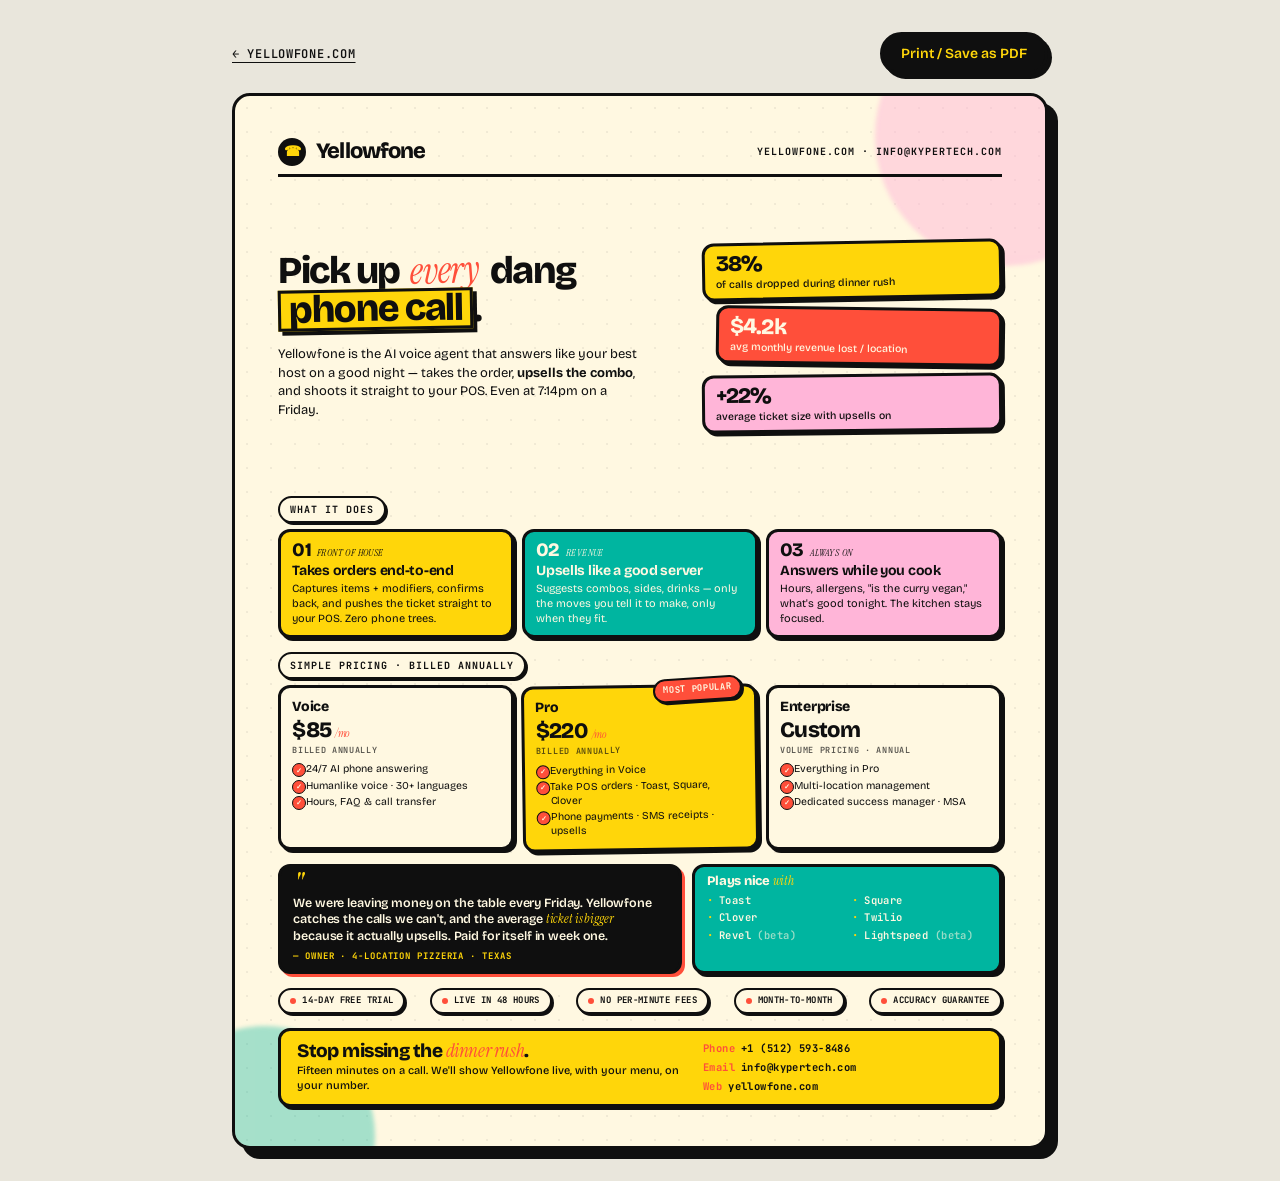
==== brochure.html @ 90cf2514 "Add one-page printable sales brochure A self-contained, on-brand single-page brochure for in-person " ====
<!DOCTYPE html>
<html lang="en">
<head>
<meta charset="UTF-8">
<meta name="viewport" content="width=device-width, initial-scale=1.0">
<title>Yellowfone — One-page sales brief</title>
<meta name="description" content="One-page Yellowfone sales brochure for in-person conversations.">
<link rel="stylesheet" href="css/styles.css">
<style>
  /* =========================================================
     BROCHURE — single-page, print-optimized layout
     Reuses tokens/components from styles.css; only adds the
     page frame and dense composition needed to fit Letter.
     ========================================================= */

  /* Screen: show a "paper" centered on a neutral background */
  body.brochure {
    background: #e9e6dc;
    padding: 32px 16px;
  }
  body.brochure::before { display: none; } /* hide global dot pattern under the page */

  .sheet {
    width: 8.5in;
    height: 11in;
    margin: 0 auto;
    background: var(--cream);
    border: 3px solid var(--ink);
    border-radius: 18px;
    box-shadow: var(--shadow-lg);
    padding: 0.4in 0.45in;
    position: relative;
    overflow: hidden;
    display: flex;
    flex-direction: column;
    justify-content: center;          /* center sections vertically — whitespace splits top+bottom */
    gap: 14px;
    background-image: radial-gradient(circle, rgba(15,15,15,0.06) 1px, transparent 1px);
    background-size: 24px 24px;
    background-color: var(--cream);
  }
  .sheet > * { flex: 0 0 auto; }
  /* Wrapper to keep section tag + grid glued together */
  .br-block { display: block; }
  .sheet .blob {
    position: absolute;
    border-radius: 50%;
    pointer-events: none;
    z-index: 0;
  }
  .sheet .blob-tr { width: 260px; height: 260px; background: var(--pink); top: -90px; right: -90px; opacity: 0.5; filter: blur(2px); }
  .sheet .blob-bl { width: 220px; height: 220px; background: var(--teal); bottom: -100px; left: -80px; opacity: 0.35; filter: blur(2px); }

  .sheet > * { position: relative; z-index: 1; }

  /* Print/save bar — screen only */
  .print-bar {
    max-width: 8.5in;
    margin: 0 auto 18px;
    display: flex;
    justify-content: space-between;
    align-items: center;
    gap: 12px;
    font-family: var(--mono);
    font-size: 12px;
    font-weight: 600;
    letter-spacing: 0.06em;
    text-transform: uppercase;
  }
  .print-bar a { text-decoration: underline; text-underline-offset: 4px; }
  .print-bar .btn { padding: 10px 18px; font-size: 14px; }

  /* Header */
  .br-head {
    display: flex;
    align-items: center;
    justify-content: space-between;
    gap: 20px;
    border-bottom: 3px solid var(--ink);
    padding-bottom: 6px;
    margin-bottom: 0;
    flex-shrink: 0;
  }
  .br-brand {
    display: flex;
    align-items: center;
    gap: 10px;
    font-family: var(--display);
    font-size: 22px;
    font-weight: 800;
    letter-spacing: -0.04em;
  }
  .br-brand .brand-mark {
    width: 28px; height: 28px;
    background: var(--ink);
    border-radius: 50%;
    color: var(--yellow);
    display: inline-grid;
    place-items: center;
    font-size: 14px;
  }
  .br-head .meta {
    font-family: var(--mono);
    font-size: 10px;
    font-weight: 700;
    letter-spacing: 0.1em;
    text-transform: uppercase;
    text-align: right;
    line-height: 1.4;
  }
  .br-head .meta .tag {
    display: inline-block;
    background: var(--coral);
    color: var(--cream);
    border: 2px solid var(--ink);
    padding: 4px 10px;
    border-radius: 100px;
    margin-bottom: 6px;
    box-shadow: 2px 2px 0 var(--ink);
  }

  /* Hero */
  .br-hero {
    padding: 50px 0;
    display: grid;
    grid-template-columns: 1.35fr 1fr;
    gap: 18px;
    align-items: center;
    margin-bottom: 0;
    flex-shrink: 0;
  }
  .br-hero h1 {
    font-family: var(--display);
    font-weight: 800;
    line-height: 0.92;
    letter-spacing: -0.04em;
    font-size: 38px;
    margin-bottom: 6px;
  }
  .br-hero h1 em {
    font-family: var(--serif);
    font-style: italic;
    font-weight: 400;
    color: var(--coral);
    display: inline-block;
    transform: rotate(-2deg);
    padding: 0 4px;
  }
  .br-hero h1 .underlined {
    background: var(--yellow);
    padding: 0 8px;
    border: 3px solid var(--ink);
    box-shadow: 4px 4px 0 var(--ink);
    display: inline-block;
    transform: rotate(-1deg);
  }
  .br-hero .lede {
    font-family: var(--display);
    font-size: 13px;
    line-height: 1.45;
    max-width: 46ch;
  }
  .br-hero .lede strong { font-weight: 700; }

  /* Stat cluster on the right */
  .br-stats {
    display: flex;
    flex-direction: column;
    gap: 8px;
  }
  .br-stat {
    background: var(--cream);
    border: 3px solid var(--ink);
    border-radius: 12px;
    padding: 7px 11px;
    box-shadow: 3px 3px 0 var(--ink);
  }
  .br-stat:nth-child(1) { background: var(--yellow); transform: rotate(-1deg); }
  .br-stat:nth-child(2) { background: var(--coral); color: var(--cream); transform: rotate(0.8deg); margin-left: 14px; }
  .br-stat:nth-child(3) { background: var(--pink); transform: rotate(-0.6deg); }
  .br-stat .num {
    font-family: var(--display);
    font-size: 22px;
    font-weight: 800;
    letter-spacing: -0.04em;
    line-height: 1;
  }
  .br-stat:nth-child(2) .num { color: var(--cream); }
  .br-stat .lbl {
    font-size: 10.5px;
    font-weight: 500;
    margin-top: 3px;
    line-height: 1.25;
  }

  /* Section labels */
  .br-section-tag {
    display: inline-block;
    font-family: var(--mono);
    font-size: 10px;
    font-weight: 700;
    letter-spacing: 0.1em;
    text-transform: uppercase;
    background: var(--cream);
    color: var(--ink);
    padding: 4px 10px;
    border-radius: 100px;
    border: 2px solid var(--ink);
    box-shadow: 2px 2px 0 var(--ink);
    margin-bottom: 6px;
  }

  /* Features */
  .br-feats {
    display: grid;
    grid-template-columns: repeat(3, 1fr);
    gap: 8px;
    margin-bottom: 0;
  }
  .br-feat {
    background: var(--cream);
    border: 3px solid var(--ink);
    border-radius: 12px;
    padding: 8px 11px;
    box-shadow: 3px 3px 0 var(--ink);
  }
  .br-feat.yellow { background: var(--yellow); }
  .br-feat.teal { background: var(--teal); color: var(--cream); }
  .br-feat.pink { background: var(--pink); }
  .br-feat .num {
    font-family: var(--display);
    font-size: 19px;
    font-weight: 800;
    letter-spacing: -0.03em;
    line-height: 1;
    display: flex;
    align-items: baseline;
    gap: 6px;
    margin-bottom: 4px;
  }
  .br-feat .num em {
    font-family: var(--serif);
    font-style: italic;
    font-weight: 400;
    font-size: 10px;
    text-transform: uppercase;
    letter-spacing: 0.04em;
  }
  .br-feat h3 {
    font-family: var(--display);
    font-size: 14px;
    font-weight: 700;
    line-height: 1.1;
    letter-spacing: -0.02em;
    margin-bottom: 4px;
  }
  .br-feat p {
    font-size: 11px;
    line-height: 1.35;
  }

  /* Pricing strip */
  .br-pricing {
    display: grid;
    grid-template-columns: repeat(3, 1fr);
    gap: 8px;
    margin-bottom: 0;
  }
  .br-tier {
    background: var(--cream);
    border: 3px solid var(--ink);
    border-radius: 12px;
    padding: 8px 11px;
    box-shadow: 3px 3px 0 var(--ink);
    position: relative;
  }
  .br-tier.featured {
    background: var(--yellow);
    transform: rotate(-0.8deg);
  }
  .br-tier .name {
    font-family: var(--display);
    font-weight: 800;
    font-size: 14px;
    letter-spacing: -0.02em;
    margin-bottom: 2px;
  }
  .br-tier .price {
    font-family: var(--display);
    font-size: 22px;
    font-weight: 800;
    letter-spacing: -0.03em;
    line-height: 1;
  }
  .br-tier .price em {
    font-family: var(--serif);
    font-style: italic;
    font-weight: 400;
    font-size: 11px;
    color: var(--coral);
    margin-left: 4px;
  }
  .br-tier .period {
    font-family: var(--mono);
    font-size: 8.5px;
    letter-spacing: 0.08em;
    text-transform: uppercase;
    font-weight: 600;
    margin-top: 3px;
    margin-bottom: 6px;
    opacity: 0.7;
  }
  .br-tier ul { list-style: none; padding: 0; margin: 0; }
  .br-tier li {
    font-size: 10.5px;
    line-height: 1.35;
    padding-left: 14px;
    position: relative;
    margin-bottom: 2px;
  }
  .br-tier li::before {
    content: '✓';
    position: absolute;
    left: 0;
    top: 1px;
    width: 12px; height: 12px;
    background: var(--coral);
    color: var(--cream);
    border: 1.5px solid var(--ink);
    border-radius: 50%;
    display: grid;
    place-items: center;
    font-size: 7px;
    font-weight: 800;
  }
  .br-tier .badge {
    position: absolute;
    top: -10px;
    right: 12px;
    font-family: var(--mono);
    font-size: 9px;
    font-weight: 700;
    letter-spacing: 0.08em;
    text-transform: uppercase;
    background: var(--coral);
    color: var(--cream);
    border: 2px solid var(--ink);
    border-radius: 100px;
    padding: 3px 8px;
    box-shadow: 2px 2px 0 var(--ink);
    transform: rotate(-3deg);
  }

  /* Quote + integrations row */
  .br-row {
    display: grid;
    grid-template-columns: 1.3fr 1fr;
    gap: 10px;
    margin-bottom: 0;
  }
  .br-quote {
    background: var(--ink);
    color: var(--cream);
    border: 3px solid var(--ink);
    border-radius: 12px;
    padding: 8px 12px;
    box-shadow: 3px 3px 0 var(--coral);
    position: relative;
  }
  .br-quote .qmark {
    font-family: var(--serif);
    font-style: italic;
    color: var(--yellow);
    font-size: 30px;
    line-height: 0.6;
    margin-bottom: 2px;
  }
  .br-quote blockquote {
    font-family: var(--display);
    font-size: 12.5px;
    line-height: 1.3;
    font-weight: 600;
    letter-spacing: -0.01em;
    margin-bottom: 6px;
  }
  .br-quote blockquote em {
    font-family: var(--serif);
    font-style: italic;
    font-weight: 400;
    color: var(--yellow);
  }
  .br-quote .by {
    font-family: var(--mono);
    font-size: 9px;
    font-weight: 700;
    letter-spacing: 0.1em;
    text-transform: uppercase;
    color: var(--yellow);
  }
  .br-integrations {
    background: var(--teal);
    color: var(--cream);
    border: 3px solid var(--ink);
    border-radius: 12px;
    padding: 8px 12px;
    box-shadow: 3px 3px 0 var(--ink);
  }
  .br-integrations h4 {
    font-family: var(--display);
    font-size: 13px;
    font-weight: 800;
    letter-spacing: -0.02em;
    margin-bottom: 6px;
  }
  .br-integrations h4 em {
    font-family: var(--serif);
    font-style: italic;
    font-weight: 400;
    color: var(--yellow);
  }
  .br-integrations ul {
    list-style: none;
    padding: 0;
    margin: 0;
    display: grid;
    grid-template-columns: 1fr 1fr;
    gap: 4px 10px;
  }
  .br-integrations li {
    font-family: var(--mono);
    font-size: 10.5px;
    font-weight: 600;
    letter-spacing: 0.04em;
    line-height: 1.3;
  }
  .br-integrations li::before {
    content: '·';
    color: var(--yellow);
    margin-right: 6px;
    font-weight: 800;
  }

  /* Footer CTA strip */
  .br-foot {
    background: var(--yellow);
    border: 3px solid var(--ink);
    border-radius: 12px;
    padding: 10px 16px;
    box-shadow: 3px 3px 0 var(--ink);
    display: grid;
    grid-template-columns: 1.4fr 1fr;
    gap: 14px;
    align-items: center;
    flex-shrink: 0;
  }
  .br-foot h3 {
    font-family: var(--display);
    font-size: 19px;
    font-weight: 800;
    letter-spacing: -0.03em;
    line-height: 1;
    margin-bottom: 4px;
  }
  .br-foot h3 em {
    font-family: var(--serif);
    font-style: italic;
    font-weight: 400;
    color: var(--coral);
  }
  .br-foot p {
    font-size: 11px;
    line-height: 1.35;
    font-weight: 500;
  }
  .br-contact {
    list-style: none;
    padding: 0;
    margin: 0;
    display: flex;
    flex-direction: column;
    gap: 4px;
  }
  .br-contact li {
    font-family: var(--mono);
    font-size: 10.5px;
    font-weight: 700;
    letter-spacing: 0.04em;
    line-height: 1.4;
  }
  .br-contact .lbl {
    color: var(--coral);
    margin-right: 6px;
  }

  /* The cap-style perks bar above footer */
  .br-perks {
    display: flex;
    flex-wrap: nowrap;
    gap: 0;
    margin-bottom: 0;
    align-items: center;
    justify-content: space-between;
  }
  .br-perk {
    background: var(--cream);
    border: 2px solid var(--ink);
    border-radius: 100px;
    padding: 4px 10px;
    font-family: var(--mono);
    font-size: 9px;
    font-weight: 700;
    letter-spacing: 0.04em;
    text-transform: uppercase;
    box-shadow: 2px 2px 0 var(--ink);
    white-space: nowrap;
  }
  .br-perk .dot {
    display: inline-block;
    width: 6px; height: 6px;
    border-radius: 50%;
    background: var(--coral);
    margin-right: 6px;
    vertical-align: middle;
  }

  /* =========================================================
     PRINT
     ========================================================= */
  @page {
    size: 8.5in 11in;
    margin: 0;
  }
  @media print {
    html, body.brochure {
      background: var(--cream);
      padding: 0;
      margin: 0;
      width: 8.5in;
      height: 11in;
    }
    .print-bar { display: none !important; }
    .sheet {
      width: 8.5in;
      height: auto;          /* let content determine height */
      min-height: 11in;
      max-height: 11in;
      margin: 0;
      border: none;
      border-radius: 0;
      box-shadow: none;
      page-break-after: avoid;
      page-break-inside: avoid;
      break-inside: avoid;
      overflow: hidden;
    }
    /* preserve solid color backgrounds on print */
    * {
      -webkit-print-color-adjust: exact !important;
      print-color-adjust: exact !important;
    }
  }

  /* Tighter screen scaling on smaller viewports so the sheet still reads */
  @media (max-width: 900px) {
    .sheet { transform-origin: top center; }
  }
</style>
</head>
<body class="brochure">

<div class="print-bar">
  <a href="index.html">← yellowfone.com</a>
  <button class="btn btn-primary" onclick="window.print()">Print / Save as PDF</button>
</div>

<div class="sheet">
  <div class="blob blob-tr"></div>
  <div class="blob blob-bl"></div>

  <!-- Header -->
  <header class="br-head">
    <div class="br-brand">
      <span class="brand-mark">☎</span>
      Yellowfone
    </div>
    <div class="meta">
      yellowfone.com · info@kypertech.com
    </div>
  </header>

  <!-- Hero -->
  <section class="br-hero">
    <div>
      <h1>
        Pick up <em>every</em> dang<br>
        <span class="underlined">phone call</span>.
      </h1>
      <p class="lede" style="margin-top:15px;">
        Yellowfone is the AI voice agent that answers like your best host on a good night —
        takes the order, <strong>upsells the combo</strong>, and shoots it straight to your POS.
        Even at 7:14pm on a Friday.
      </p>
    </div>
    <div class="br-stats">
      <div class="br-stat">
        <div class="num">38%</div>
        <div class="lbl">of calls dropped during dinner rush</div>
      </div>
      <div class="br-stat">
        <div class="num">$4.2k</div>
        <div class="lbl">avg monthly revenue lost / location</div>
      </div>
      <div class="br-stat">
        <div class="num">+22%</div>
        <div class="lbl">average ticket size with upsells on</div>
      </div>
    </div>
  </section>

  <!-- Features -->
  <div class="br-block">
    <span class="br-section-tag">What it does</span>
    <div class="br-feats">
      <div class="br-feat yellow">
        <div class="num">01 <em>front of house</em></div>
        <h3>Takes orders end-to-end</h3>
        <p>Captures items + modifiers, confirms back, and pushes the ticket straight to your POS. Zero phone trees.</p>
      </div>
      <div class="br-feat teal">
        <div class="num">02 <em>revenue</em></div>
        <h3>Upsells like a good server</h3>
        <p>Suggests combos, sides, drinks — only the moves you tell it to make, only when they fit.</p>
      </div>
      <div class="br-feat pink">
        <div class="num">03 <em>always on</em></div>
        <h3>Answers while you cook</h3>
        <p>Hours, allergens, "is the curry vegan," what's good tonight. The kitchen stays focused.</p>
      </div>
    </div>
  </div>

  <!-- Pricing -->
  <div class="br-block">
    <span class="br-section-tag">Simple pricing · billed annually</span>
    <div class="br-pricing">
    <div class="br-tier">
      <div class="name">Voice</div>
      <div class="price">$85<em>/mo</em></div>
      <div class="period">Billed annually</div>
      <ul>
        <li>24/7 AI phone answering</li>
        <li>Humanlike voice · 30+ languages</li>
        <li>Hours, FAQ &amp; call transfer</li>
      </ul>
    </div>
    <div class="br-tier featured">
      <span class="badge">Most popular</span>
      <div class="name">Pro</div>
      <div class="price">$220<em>/mo</em></div>
      <div class="period">Billed annually</div>
      <ul>
        <li>Everything in Voice</li>
        <li>Take POS orders · Toast, Square, Clover</li>
        <li>Phone payments · SMS receipts · upsells</li>
      </ul>
    </div>
    <div class="br-tier">
      <div class="name">Enterprise</div>
      <div class="price">Custom</div>
      <div class="period">Volume pricing · annual</div>
      <ul>
        <li>Everything in Pro</li>
        <li>Multi-location management</li>
        <li>Dedicated success manager · MSA</li>
      </ul>
    </div>
    </div>
  </div>

  <!-- Quote + Integrations -->
  <div class="br-row">
    <div class="br-quote">
      <div class="qmark">"</div>
      <blockquote>
        We were leaving money on the table every Friday. Yellowfone catches the calls we can't,
        and the average <em>ticket is bigger</em> because it actually upsells.
        Paid for itself in week one.
      </blockquote>
      <div class="by">— Owner · 4-location pizzeria · Texas</div>
    </div>
    <div class="br-integrations">
      <h4>Plays nice <em>with</em></h4>
      <ul>
        <li>Toast</li>
        <li>Square</li>
        <li>Clover</li>
        <li>Twilio</li>
        <li>Revel <span style="opacity:.6">(beta)</span></li>
        <li>Lightspeed <span style="opacity:.6">(beta)</span></li>
      </ul>
    </div>
  </div>

  <!-- Perks chips -->
  <div class="br-perks">
    <span class="br-perk"><span class="dot"></span>14-day free trial</span>
    <span class="br-perk"><span class="dot"></span>Live in 48 hours</span>
    <span class="br-perk"><span class="dot"></span>No per-minute fees</span>
    <span class="br-perk"><span class="dot"></span>Month-to-month</span>
    <span class="br-perk"><span class="dot"></span>Accuracy guarantee</span>
  </div>

  <!-- Foot CTA -->
  <div class="br-foot">
    <div>
      <h3>Stop missing the <em>dinner rush</em>.</h3>
      <p>Fifteen minutes on a call. We'll show Yellowfone live, with your menu, on your number.</p>
    </div>
    <ul class="br-contact">
      <li><span class="lbl">Phone</span>+1 (512) 593-8486</li>
      <li><span class="lbl">Email</span>info@kypertech.com</li>
      <li><span class="lbl">Web</span>yellowfone.com</li>
    </ul>
  </div>

</div>


</body>
</html>
---- css/styles.css ----
/* =========================================================
   Yellowfone — bold maximalist design system
   ========================================================= */

@import url('https://fonts.googleapis.com/css2?family=Bricolage+Grotesque:opsz,wght@12..96,300..900&family=Instrument+Serif:ital@0;1&family=JetBrains+Mono:wght@400;600&display=swap');

:root {
  --yellow:    #FFD60A;
  --yellow-2:  #FFE94A;
  --cream:     #FFF8E1;
  --ink:       #0F0F0F;
  --ink-2:     #1F1B14;
  --coral:     #FF4F3A;
  --coral-2:   #FF7A5C;
  --teal:      #00B5A0;
  --pink:      #FFB5D8;
  --line:      #0F0F0F;

  --display: 'Bricolage Grotesque', -apple-system, sans-serif;
  --serif:   'Instrument Serif', Georgia, serif;
  --mono:    'JetBrains Mono', monospace;

  --shadow:    6px 6px 0 var(--ink);
  --shadow-lg: 10px 10px 0 var(--ink);
}

* { box-sizing: border-box; margin: 0; padding: 0; }
html { scroll-behavior: smooth; }

body {
  font-family: var(--display);
  font-weight: 400;
  background: var(--cream);
  color: var(--ink);
  -webkit-font-smoothing: antialiased;
  overflow-x: hidden;
  font-feature-settings: 'ss01';
  line-height: 1.5;
}
body::before {
  content: '';
  position: fixed;
  inset: 0;
  pointer-events: none;
  z-index: 0;
  background-image: radial-gradient(circle, rgba(15,15,15,0.06) 1px, transparent 1px);
  background-size: 28px 28px;
}

::selection { background: var(--ink); color: var(--yellow); }

a { color: inherit; text-decoration: none; }
img, svg { display: block; max-width: 100%; }

.container {
  max-width: 1280px;
  margin: 0 auto;
  padding: 0 28px;
  position: relative;
  z-index: 1;
}

/* =========================================================
   NAV
   ========================================================= */
nav.top {
  position: sticky;
  top: 0;
  z-index: 50;
  background: var(--yellow);
  border-bottom: 3px solid var(--ink);
}
.top-inner {
  max-width: 1280px;
  margin: 0 auto;
  padding: 16px 28px;
  display: flex;
  align-items: center;
  justify-content: space-between;
  gap: 32px;
}
.brand {
  display: flex;
  align-items: center;
  gap: 10px;
  font-family: var(--display);
  font-size: 26px;
  font-weight: 800;
  letter-spacing: -0.04em;
  color: var(--ink);
}
.brand-mark {
  width: 32px; height: 32px;
  background: var(--ink);
  border-radius: 50%;
  position: relative;
  display: inline-grid;
  place-items: center;
  color: var(--yellow);
  font-size: 16px;
}
.brand-mark::after {
  content: '';
  position: absolute;
  inset: -3px;
  border: 2px solid var(--ink);
  border-radius: 50%;
  opacity: 0;
  animation: ring 2.5s ease-out infinite;
}
@keyframes ring {
  0% { transform: scale(1); opacity: 0.8; }
  100% { transform: scale(1.6); opacity: 0; }
}

.top-links { display: flex; gap: 4px; list-style: none; }
.top-links a {
  padding: 8px 16px;
  font-size: 15px;
  font-weight: 500;
  border-radius: 100px;
  transition: background 0.15s;
}
.top-links a:hover, .top-links a.active { background: var(--ink); color: var(--yellow); }

.top-cta { display: flex; align-items: center; gap: 12px; }
.top-cta .signin {
  font-size: 15px;
  font-weight: 500;
  padding: 8px 14px;
}
.top-cta .signin:hover { text-decoration: underline; text-decoration-thickness: 3px; text-underline-offset: 4px; }

/* =========================================================
   BUTTONS
   ========================================================= */
.btn {
  display: inline-flex;
  align-items: center;
  gap: 10px;
  font-family: var(--display);
  font-weight: 600;
  font-size: 16px;
  padding: 14px 22px;
  border: 3px solid var(--ink);
  border-radius: 100px;
  cursor: pointer;
  transition: all 0.15s;
  text-decoration: none;
  background: var(--cream);
  color: var(--ink);
  box-shadow: 4px 4px 0 var(--ink);
}
.btn:hover { transform: translate(-2px, -2px); box-shadow: 6px 6px 0 var(--ink); }
.btn:active { transform: translate(2px, 2px); box-shadow: 2px 2px 0 var(--ink); }

.btn-primary { background: var(--ink); color: var(--yellow); }
.btn-coral { background: var(--coral); color: var(--cream); }
.btn-yellow { background: var(--yellow); color: var(--ink); }
.btn-lg { padding: 18px 28px; font-size: 18px; }

.btn-arrow::after {
  content: '→';
  font-weight: 700;
  transition: transform 0.15s;
}
.btn-arrow:hover::after { transform: translateX(4px); }

/* =========================================================
   COMMON: tags, ribbons, headings
   ========================================================= */
section { padding: 100px 0; position: relative; z-index: 1; }
section.tight { padding: 60px 0; }

.section-tag {
  display: inline-block;
  font-family: var(--mono);
  font-size: 12px;
  font-weight: 600;
  letter-spacing: 0.1em;
  text-transform: uppercase;
  background: var(--cream);
  color: var(--ink);
  padding: 6px 14px;
  border-radius: 100px;
  border: 3px solid var(--ink);
  box-shadow: 3px 3px 0 var(--ink);
  margin-bottom: 28px;
}

.ribbon {
  display: inline-flex;
  align-items: center;
  gap: 10px;
  background: var(--coral);
  color: var(--cream);
  padding: 8px 18px;
  border-radius: 100px;
  font-family: var(--mono);
  font-size: 12px;
  letter-spacing: 0.04em;
  font-weight: 600;
  text-transform: uppercase;
  border: 3px solid var(--ink);
  box-shadow: 4px 4px 0 var(--ink);
  transform: rotate(-2deg);
  margin-bottom: 28px;
}
.ribbon-dot {
  width: 8px; height: 8px;
  background: var(--cream);
  border-radius: 50%;
  animation: blink 1.2s infinite;
}
@keyframes blink {
  0%, 100% { opacity: 1; }
  50% { opacity: 0.3; }
}

h1, h2, h3, h4 {
  font-family: var(--display);
  font-weight: 800;
  line-height: 0.95;
  letter-spacing: -0.04em;
}
h1 em, h2 em, h3 em {
  font-family: var(--serif);
  font-style: italic;
  font-weight: 400;
  color: var(--coral);
  letter-spacing: -0.02em;
  display: inline-block;
}
h1 { font-size: clamp(56px, 9vw, 124px); }
h2 { font-size: clamp(40px, 6vw, 80px); }
h3 { font-size: clamp(24px, 3vw, 36px); }

p { font-size: 18px; line-height: 1.5; }
.lede { font-size: 22px; line-height: 1.45; max-width: 56ch; }

/* page-hero (sub-pages — smaller hero) */
.page-hero {
  padding: 80px 0 60px;
  position: relative;
  overflow: hidden;
}
.page-hero h1 {
  font-size: clamp(52px, 8vw, 104px);
  margin-bottom: 28px;
}
.page-hero h1 em { transform: rotate(-2deg); padding: 0 6px; }
.page-hero .lede { max-width: 60ch; }

/* big floating bg shapes */
.blob {
  position: absolute;
  border-radius: 50%;
  z-index: 0;
  pointer-events: none;
}
.blob-1 { width: 400px; height: 400px; background: var(--pink); top: 10%; right: -120px; opacity: 0.55; filter: blur(2px); }
.blob-2 { width: 280px; height: 280px; background: var(--teal); bottom: -80px; left: -100px; opacity: 0.4; filter: blur(2px); }
.blob-3 { width: 320px; height: 320px; background: var(--yellow-2); top: -100px; left: 40%; opacity: 0.5; filter: blur(2px); }

/* =========================================================
   PHONE / TRANSCRIPT BUBBLES (used across pages)
   ========================================================= */
.phone-wrap { position: relative; perspective: 1200px; }
.phone {
  background: var(--ink);
  border: 3px solid var(--ink);
  border-radius: 36px;
  padding: 14px;
  box-shadow: var(--shadow-lg);
  position: relative;
  transform: rotate(2.5deg);
  transition: transform 0.3s;
}
.phone:hover { transform: rotate(0deg); }
.phone-screen {
  background: var(--cream);
  border-radius: 24px;
  overflow: hidden;
}
.phone-status {
  background: var(--yellow);
  padding: 14px 18px;
  border-bottom: 3px solid var(--ink);
  display: flex;
  align-items: center;
  justify-content: space-between;
  font-family: var(--mono);
  font-size: 11px;
  font-weight: 600;
  text-transform: uppercase;
  letter-spacing: 0.06em;
}
.phone-status .live { display: flex; align-items: center; gap: 8px; }
.live::before {
  content: '';
  width: 8px; height: 8px;
  background: var(--coral);
  border-radius: 50%;
  box-shadow: 0 0 0 3px rgba(255,79,58,0.3);
  animation: blink 1.2s infinite;
}
.phone-body {
  padding: 18px;
  display: flex;
  flex-direction: column;
  gap: 10px;
  min-height: 380px;
  background:
    linear-gradient(var(--cream), var(--cream)),
    radial-gradient(circle, rgba(15,15,15,0.08) 1px, transparent 1px);
  background-size: 100%, 14px 14px;
}
.bubble {
  max-width: 80%;
  padding: 11px 15px;
  font-size: 14px;
  line-height: 1.4;
  border: 2px solid var(--ink);
  animation: pop 0.5s cubic-bezier(.5,1.6,.4,1) backwards;
}
@keyframes pop {
  0% { opacity: 0; transform: translateY(10px) scale(0.94); }
  100% { opacity: 1; transform: translateY(0) scale(1); }
}
.bubble.agent {
  background: var(--yellow);
  align-self: flex-start;
  border-radius: 16px 16px 16px 4px;
  box-shadow: 3px 3px 0 var(--ink);
}
.bubble.caller {
  background: var(--cream);
  align-self: flex-end;
  border-radius: 16px 16px 4px 16px;
  box-shadow: 3px 3px 0 var(--ink);
}
.bubble .who {
  font-family: var(--mono);
  font-size: 9px;
  font-weight: 700;
  text-transform: uppercase;
  letter-spacing: 0.08em;
  margin-bottom: 3px;
  opacity: 0.6;
}
.bubble.tool {
  align-self: center;
  background: var(--coral);
  color: var(--cream);
  border-radius: 100px;
  padding: 6px 14px;
  font-family: var(--mono);
  font-size: 11px;
  font-weight: 600;
  text-transform: uppercase;
  box-shadow: 3px 3px 0 var(--ink);
}

.sticker {
  position: absolute;
  background: var(--cream);
  border: 3px solid var(--ink);
  border-radius: 12px;
  padding: 10px 14px;
  font-family: var(--mono);
  font-size: 12px;
  font-weight: 600;
  box-shadow: 4px 4px 0 var(--ink);
  z-index: 2;
}
.sticker-1 { top: -20px; left: -30px; background: var(--teal); color: var(--cream); transform: rotate(-8deg); }
.sticker-2 { bottom: 20px; right: -30px; background: var(--pink); transform: rotate(6deg); }

/* =========================================================
   CARD (generic bold card)
   ========================================================= */
.card {
  background: var(--cream);
  border: 3px solid var(--ink);
  border-radius: 20px;
  padding: 32px;
  box-shadow: var(--shadow);
  transition: transform 0.2s, box-shadow 0.2s;
}
.card:hover { transform: translate(-3px, -3px); box-shadow: 9px 9px 0 var(--ink); }
.card.yellow { background: var(--yellow); }
.card.teal { background: var(--teal); color: var(--cream); }
.card.pink { background: var(--pink); }
.card.coral { background: var(--coral); color: var(--cream); }

/* =========================================================
   PRODUCT — capability rows
   ========================================================= */
.cap-row {
  display: grid;
  grid-template-columns: 1.1fr 1fr;
  gap: 80px;
  align-items: center;
  padding: 80px 0;
  border-bottom: 3px solid var(--ink);
}
.cap-row:last-child { border-bottom: none; }
.cap-row.flip { grid-template-columns: 1fr 1.1fr; }
.cap-row.flip .cap-text { order: 2; }

.cap-num {
  display: inline-block;
  font-family: var(--display);
  font-size: 14px;
  font-weight: 700;
  letter-spacing: 0.06em;
  text-transform: uppercase;
  background: var(--ink);
  color: var(--yellow);
  padding: 6px 14px;
  border-radius: 100px;
  margin-bottom: 20px;
}
.cap-row h2 {
  font-size: clamp(36px, 5vw, 60px);
  margin-bottom: 20px;
}
.cap-row p { font-size: 18px; max-width: 50ch; margin-bottom: 16px; }

.cap-list {
  margin-top: 24px;
  list-style: none;
  display: flex;
  flex-direction: column;
  gap: 12px;
}
.cap-list li {
  font-size: 16px;
  font-weight: 500;
  padding-left: 30px;
  position: relative;
  line-height: 1.45;
}
.cap-list li::before {
  content: '✓';
  position: absolute;
  left: 0;
  top: 1px;
  width: 22px; height: 22px;
  background: var(--coral);
  color: var(--cream);
  border: 2px solid var(--ink);
  border-radius: 50%;
  display: grid;
  place-items: center;
  font-size: 11px;
  font-weight: 800;
}

.cap-visual {
  background: var(--cream);
  border: 3px solid var(--ink);
  border-radius: 20px;
  padding: 28px;
  box-shadow: var(--shadow);
  position: relative;
}
.cap-visual.yellow { background: var(--yellow); }
.cap-visual.pink { background: var(--pink); }
.cap-visual.teal { background: var(--teal); color: var(--cream); }

.rule-card {
  background: var(--cream);
  border: 2px solid var(--ink);
  border-radius: 12px;
  padding: 14px 16px;
  font-family: var(--mono);
  font-size: 13px;
  margin-bottom: 12px;
  box-shadow: 3px 3px 0 var(--ink);
}
.rule-card .rule-label {
  font-size: 10px;
  font-weight: 700;
  letter-spacing: 0.08em;
  text-transform: uppercase;
  color: var(--coral);
  margin-bottom: 4px;
}

/* =========================================================
   STEPS (how it works)
   ========================================================= */
.steps {
  display: grid;
  grid-template-columns: repeat(4, 1fr);
  gap: 20px;
  margin-top: 40px;
}
.step {
  background: var(--cream);
  border: 3px solid var(--ink);
  border-radius: 20px;
  padding: 28px;
  box-shadow: var(--shadow);
  position: relative;
  transition: transform 0.2s, box-shadow 0.2s;
}
.step:nth-child(1) { background: var(--yellow); transform: rotate(-1deg); }
.step:nth-child(2) { background: var(--coral); color: var(--cream); transform: rotate(0.5deg); }
.step:nth-child(3) { background: var(--teal); color: var(--cream); transform: rotate(-0.5deg); }
.step:nth-child(4) { background: var(--pink); transform: rotate(1deg); }
.step:hover { transform: translate(-3px, -3px) rotate(0deg); box-shadow: 9px 9px 0 var(--ink); }

.step-num {
  font-family: var(--display);
  font-size: 56px;
  font-weight: 800;
  line-height: 1;
  letter-spacing: -0.04em;
  margin-bottom: 18px;
}
.step h4 {
  font-size: 22px;
  font-weight: 700;
  margin-bottom: 10px;
  letter-spacing: -0.02em;
}
.step p { font-size: 15px; line-height: 1.45; }
.step .tag {
  display: inline-block;
  margin-top: 16px;
  padding: 4px 12px;
  border-radius: 100px;
  background: var(--ink);
  color: var(--cream);
  font-family: var(--mono);
  font-size: 10px;
  letter-spacing: 0.08em;
  text-transform: uppercase;
  font-weight: 700;
}
.step:nth-child(2) .tag, .step:nth-child(3) .tag { background: var(--cream); color: var(--ink); }

/* arch flow */
.arch {
  margin-top: 40px;
  background: var(--ink);
  border: 3px solid var(--ink);
  border-radius: 24px;
  padding: 50px 40px;
  display: grid;
  grid-template-columns: 1fr auto 1fr auto 1fr;
  gap: 16px;
  align-items: center;
  text-align: center;
  box-shadow: var(--shadow-lg);
}
.arch-node {
  padding: 20px 18px;
  background: var(--cream);
  border: 3px solid var(--ink);
  border-radius: 14px;
  font-family: var(--display);
  font-size: 18px;
  font-weight: 700;
  letter-spacing: -0.01em;
  box-shadow: 4px 4px 0 var(--coral);
}
.arch-node.brand {
  background: var(--yellow);
  box-shadow: 4px 4px 0 var(--coral);
  transform: scale(1.05);
}
.arch-arrow {
  font-family: var(--display);
  color: var(--yellow);
  font-size: 36px;
  font-weight: 800;
}

/* =========================================================
   PRICING TIERS
   ========================================================= */
.pricing-grid {
  display: grid;
  grid-template-columns: repeat(3, 1fr);
  gap: 24px;
  margin-top: 40px;
}
.tier {
  background: var(--cream);
  border: 3px solid var(--ink);
  border-radius: 24px;
  padding: 36px 30px;
  box-shadow: var(--shadow);
  position: relative;
  transition: transform 0.2s, box-shadow 0.2s;
}
.tier:hover { transform: translate(-3px, -3px); box-shadow: 9px 9px 0 var(--ink); }
.tier.featured {
  background: var(--yellow);
  transform: rotate(-1deg);
  box-shadow: var(--shadow-lg);
}
.tier.featured:hover { transform: rotate(0deg) translate(-3px, -3px); }

.tier-badge {
  position: absolute;
  top: -16px;
  left: 24px;
  padding: 6px 14px;
  background: var(--coral);
  color: var(--cream);
  font-family: var(--mono);
  font-size: 11px;
  letter-spacing: 0.08em;
  text-transform: uppercase;
  font-weight: 700;
  border-radius: 100px;
  border: 3px solid var(--ink);
  box-shadow: 3px 3px 0 var(--ink);
  transform: rotate(-3deg);
}
.tier-name {
  font-family: var(--display);
  font-size: 32px;
  font-weight: 800;
  letter-spacing: -0.03em;
  margin-bottom: 8px;
}
.tier-tag { font-size: 15px; margin-bottom: 28px; opacity: 0.8; }
.tier-price {
  font-family: var(--display);
  font-size: 64px;
  font-weight: 800;
  letter-spacing: -0.04em;
  line-height: 1;
  margin-bottom: 4px;
}
.tier-price em {
  font-family: var(--serif);
  font-style: italic;
  font-weight: 400;
  font-size: 0.4em;
  margin-left: 6px;
  color: var(--coral);
}
.tier-period {
  font-family: var(--mono);
  font-size: 11px;
  letter-spacing: 0.08em;
  text-transform: uppercase;
  font-weight: 600;
  margin-bottom: 28px;
  opacity: 0.7;
}
.tier-list { list-style: none; margin: 28px 0; display: flex; flex-direction: column; gap: 12px; }
.tier-list li {
  font-size: 15px;
  padding-left: 28px;
  position: relative;
  line-height: 1.5;
}
.tier-list li::before {
  content: '✓';
  position: absolute;
  left: 0;
  top: 0;
  width: 20px; height: 20px;
  background: var(--coral);
  color: var(--cream);
  border: 2px solid var(--ink);
  border-radius: 50%;
  display: grid;
  place-items: center;
  font-size: 10px;
  font-weight: 800;
}
.tier .btn { width: 100%; justify-content: center; }

/* FAQ */
.faq {
  max-width: 820px;
  margin: 80px auto 0;
}
.faq-item {
  background: var(--cream);
  border: 3px solid var(--ink);
  border-radius: 16px;
  padding: 22px 26px;
  margin-bottom: 14px;
  box-shadow: 4px 4px 0 var(--ink);
  cursor: pointer;
  transition: all 0.2s;
}
.faq-item:hover { transform: translate(-2px, -2px); box-shadow: 6px 6px 0 var(--ink); }
.faq-item.open { background: var(--yellow); }

.faq-q {
  display: flex;
  justify-content: space-between;
  align-items: center;
  gap: 24px;
  font-family: var(--display);
  font-size: 20px;
  font-weight: 700;
  letter-spacing: -0.02em;
}
.faq-toggle {
  font-family: var(--display);
  font-weight: 800;
  font-size: 28px;
  line-height: 1;
  transition: transform 0.2s;
  color: var(--coral);
}
.faq-item.open .faq-toggle { transform: rotate(45deg); }
.faq-a {
  max-height: 0;
  overflow: hidden;
  transition: max-height 0.4s, padding-top 0.3s;
  font-size: 16px;
  line-height: 1.55;
}
.faq-item.open .faq-a {
  max-height: 320px;
  padding-top: 14px;
}

/* =========================================================
   CONTACT FORM
   ========================================================= */
.contact-grid {
  display: grid;
  grid-template-columns: 1fr 1.2fr;
  gap: 70px;
  margin-top: 40px;
}
.contact-info h3 {
  font-size: 32px;
  margin-bottom: 16px;
  font-weight: 800;
  letter-spacing: -0.03em;
}
.contact-info p { margin-bottom: 32px; max-width: 38ch; }
.contact-meta { list-style: none; }
.contact-meta li {
  padding: 18px 0;
  border-top: 2px solid var(--ink);
  font-size: 16px;
  font-weight: 500;
}
.contact-meta li:last-child { border-bottom: 2px solid var(--ink); }
.contact-meta .lbl {
  font-family: var(--mono);
  font-size: 11px;
  letter-spacing: 0.1em;
  text-transform: uppercase;
  font-weight: 700;
  display: block;
  margin-bottom: 4px;
  opacity: 0.6;
}

.form {
  background: var(--cream);
  border: 3px solid var(--ink);
  border-radius: 24px;
  padding: 40px;
  box-shadow: var(--shadow-lg);
}
.field { margin-bottom: 20px; }
.field label {
  display: block;
  font-family: var(--mono);
  font-size: 11px;
  letter-spacing: 0.08em;
  text-transform: uppercase;
  font-weight: 700;
  margin-bottom: 8px;
}
.field input, .field select, .field textarea {
  width: 100%;
  padding: 14px 16px;
  background: var(--cream);
  border: 3px solid var(--ink);
  border-radius: 10px;
  color: var(--ink);
  font-family: var(--display);
  font-size: 16px;
  font-weight: 500;
  transition: all 0.15s;
  box-shadow: 3px 3px 0 var(--ink);
}
.field input:focus, .field select:focus, .field textarea:focus {
  outline: none;
  background: var(--yellow);
  transform: translate(-1px, -1px);
  box-shadow: 4px 4px 0 var(--ink);
}
.field textarea { resize: vertical; min-height: 110px; font-family: var(--display); }
.field-row { display: grid; grid-template-columns: 1fr 1fr; gap: 16px; }

/* =========================================================
   RESOURCES GRID
   ========================================================= */
.res-grid {
  display: grid;
  grid-template-columns: repeat(3, 1fr);
  gap: 24px;
  margin-top: 40px;
}
.res-card {
  background: var(--cream);
  border: 3px solid var(--ink);
  border-radius: 20px;
  padding: 32px;
  box-shadow: var(--shadow);
  transition: transform 0.2s, box-shadow 0.2s;
  position: relative;
  overflow: hidden;
}
.res-card:hover { transform: translate(-3px, -3px); box-shadow: 9px 9px 0 var(--ink); }
.res-card:nth-child(2n) { background: var(--yellow); }
.res-card:nth-child(3n) { background: var(--pink); }
.res-card:nth-child(5n) { background: var(--teal); color: var(--cream); }
.res-card .res-tag {
  display: inline-block;
  font-family: var(--mono);
  font-size: 11px;
  font-weight: 700;
  letter-spacing: 0.08em;
  text-transform: uppercase;
  background: var(--ink);
  color: var(--yellow);
  padding: 4px 12px;
  border-radius: 100px;
  margin-bottom: 18px;
}
.res-card.teal .res-tag { background: var(--cream); color: var(--ink); }
.res-card h3 {
  font-size: 24px;
  margin-bottom: 12px;
  font-weight: 700;
  line-height: 1.15;
}
.res-card p { font-size: 15px; line-height: 1.5; }

/* =========================================================
   CTA SECTION
   ========================================================= */
.cta {
  background: var(--ink);
  color: var(--cream);
  text-align: center;
  padding: 120px 0;
  overflow: hidden;
  position: relative;
}
.cta::before, .cta::after {
  content: '';
  position: absolute;
  width: 240px; height: 240px;
  border-radius: 50%;
  z-index: 0;
}
.cta::before { background: var(--coral); top: -80px; left: -60px; opacity: 0.7; }
.cta::after { background: var(--yellow); bottom: -100px; right: -80px; opacity: 0.7; }
.cta-inner { position: relative; z-index: 1; max-width: 900px; margin: 0 auto; }
.cta h2 {
  font-size: clamp(48px, 7vw, 100px);
  margin-bottom: 24px;
}
.cta h2 em {
  color: var(--yellow);
  transform: rotate(-2deg);
  padding: 0 6px;
}
.cta p { font-size: 22px; max-width: 50ch; margin: 0 auto 40px; opacity: 0.85; }
.cta-buttons { display: inline-flex; gap: 16px; flex-wrap: wrap; justify-content: center; }
.cta .btn-primary {
  background: var(--yellow); color: var(--ink); border-color: var(--yellow);
  box-shadow: 4px 4px 0 var(--coral);
}
.cta .btn-primary:hover { box-shadow: 6px 6px 0 var(--coral); }
.cta .btn-ghost {
  background: transparent; color: var(--cream); border-color: var(--cream);
  box-shadow: 4px 4px 0 var(--coral);
}

/* =========================================================
   MARQUEE
   ========================================================= */
.stat-bar {
  background: var(--ink);
  color: var(--cream);
  padding: 28px 0;
  overflow: hidden;
  border-top: 3px solid var(--ink);
  border-bottom: 3px solid var(--ink);
  position: relative;
  z-index: 1;
}
.marquee {
  display: flex;
  gap: 60px;
  white-space: nowrap;
  animation: scroll 40s linear infinite;
  align-items: center;
}
@keyframes scroll {
  from { transform: translateX(0); }
  to { transform: translateX(-50%); }
}
.marquee span {
  font-family: var(--display);
  font-size: 28px;
  font-weight: 700;
  letter-spacing: -0.02em;
  display: inline-flex;
  align-items: center;
  gap: 60px;
}
.marquee span::after {
  content: '★';
  color: var(--yellow);
  font-size: 22px;
}
.marquee em {
  font-family: var(--serif);
  font-style: italic;
  color: var(--yellow);
  font-weight: 400;
}

/* =========================================================
   FOOTER
   ========================================================= */
footer {
  background: var(--yellow);
  border-top: 3px solid var(--ink);
  padding: 60px 0 30px;
}
.foot-grid {
  display: grid;
  grid-template-columns: 1.6fr 1fr 1fr 1fr;
  gap: 50px;
  margin-bottom: 50px;
}
.foot-grid p { font-size: 14px; max-width: 30ch; margin-top: 12px; }
.foot-col h5 {
  font-family: var(--mono);
  font-size: 11px;
  font-weight: 700;
  letter-spacing: 0.12em;
  text-transform: uppercase;
  margin-bottom: 18px;
}
.foot-col ul { list-style: none; display: flex; flex-direction: column; gap: 8px; }
.foot-col a { font-size: 15px; font-weight: 500; }
.foot-col a:hover { text-decoration: underline; text-underline-offset: 4px; text-decoration-thickness: 2px; }
.foot-bottom {
  border-top: 3px solid var(--ink);
  padding-top: 24px;
  display: flex;
  justify-content: space-between;
  align-items: center;
  font-family: var(--mono);
  font-size: 12px;
  font-weight: 600;
}
.big-mark {
  font-family: var(--display);
  font-size: clamp(60px, 14vw, 220px);
  font-weight: 800;
  letter-spacing: -0.06em;
  line-height: 0.85;
  margin: 30px 0;
  color: var(--ink);
}
.big-mark em {
  font-family: var(--serif);
  font-style: italic;
  font-weight: 400;
}

/* =========================================================
   HOME-SPECIFIC
   ========================================================= */
.hero {
  padding: 80px 0 100px;
  position: relative;
  overflow: hidden;
}
.hero-grid {
  display: grid;
  grid-template-columns: 1.1fr 1fr;
  gap: 60px;
  align-items: center;
  position: relative;
}
.hero h1 {
  font-size: clamp(56px, 9.5vw, 144px);
  margin-bottom: 32px;
}
.hero h1 em { transform: rotate(-2deg); padding: 0 6px; }
.hero h1 .underlined {
  background: var(--yellow);
  padding: 0 12px;
  border: 3px solid var(--ink);
  box-shadow: 6px 6px 0 var(--ink);
  display: inline-block;
  transform: rotate(-1.2deg);
  margin: 4px 0;
}
.hero-lede {
  font-size: 22px;
  line-height: 1.4;
  max-width: 52ch;
  margin-bottom: 36px;
}
.hero-lede strong { font-weight: 700; }
.hero-cta { display: flex; gap: 16px; flex-wrap: wrap; }

/* problem section */
.problem {
  background: var(--coral);
  border-top: 3px solid var(--ink);
  border-bottom: 3px solid var(--ink);
  color: var(--cream);
  overflow: hidden;
}
.problem-grid {
  display: grid;
  grid-template-columns: 1.2fr 1fr;
  gap: 80px;
  align-items: center;
}
.problem h2 em { color: var(--yellow); transform: rotate(-1.5deg); }
.problem p { font-size: 20px; max-width: 50ch; }

.stat-stack { display: flex; flex-direction: column; gap: 18px; }
.stat-card {
  background: var(--cream);
  color: var(--ink);
  border: 3px solid var(--ink);
  border-radius: 18px;
  padding: 24px 28px;
  box-shadow: 6px 6px 0 var(--ink);
}
.stat-card:nth-child(1) { transform: rotate(-1deg); }
.stat-card:nth-child(2) { transform: rotate(1deg); margin-left: 30px; }
.stat-card:nth-child(3) { transform: rotate(-0.5deg); }
.stat-card .num {
  font-family: var(--display);
  font-size: 56px;
  font-weight: 800;
  letter-spacing: -0.04em;
  line-height: 1;
  color: var(--coral);
}
.stat-card .lbl { font-size: 15px; font-weight: 500; margin-top: 6px; }

/* features 3-col */
.features-head { max-width: 800px; margin-bottom: 60px; }
.features-head h2 { margin-bottom: 24px; }
.features-head h2 em { color: var(--coral); }
.features-head p { font-size: 20px; max-width: 50ch; }

.feat-grid {
  display: grid;
  grid-template-columns: repeat(3, 1fr);
  gap: 24px;
}
.feat-card {
  background: var(--cream);
  border: 3px solid var(--ink);
  border-radius: 24px;
  padding: 36px 30px;
  box-shadow: var(--shadow);
  transition: transform 0.2s, box-shadow 0.2s;
}
.feat-card:hover { transform: translate(-3px, -3px); box-shadow: 9px 9px 0 var(--ink); }
.feat-card.yellow { background: var(--yellow); }
.feat-card.teal { background: var(--teal); color: var(--cream); }
.feat-card.pink { background: var(--pink); }
.feat-num {
  font-family: var(--display);
  font-size: 64px;
  font-weight: 800;
  line-height: 1;
  letter-spacing: -0.04em;
  margin-bottom: 24px;
  display: flex;
  align-items: baseline;
  gap: 10px;
}
.feat-num em {
  font-family: var(--serif);
  font-style: italic;
  font-weight: 400;
  font-size: 22px;
  opacity: 0.7;
  text-transform: uppercase;
  letter-spacing: 0.04em;
  color: var(--ink);
}
.feat-card.teal .feat-num em { color: var(--cream); opacity: 0.8; }
.feat-card h3 { font-size: 28px; font-weight: 700; line-height: 1.05; margin-bottom: 14px; }
.feat-card p { font-size: 16px; line-height: 1.5; }

/* pull quote */
.pull-quote {
  background: var(--yellow);
  border-top: 3px solid var(--ink);
  border-bottom: 3px solid var(--ink);
}
.pull-quote-inner { max-width: 1100px; margin: 0 auto; text-align: center; }
.quote-mark {
  font-family: var(--serif);
  font-style: italic;
  font-size: 140px;
  line-height: 0.6;
  color: var(--coral);
  margin-bottom: 12px;
}
.pull-quote blockquote {
  font-family: var(--display);
  font-size: clamp(28px, 4vw, 52px);
  font-weight: 600;
  line-height: 1.15;
  letter-spacing: -0.03em;
  margin-bottom: 32px;
}
.pull-quote blockquote em { color: var(--coral); font-family: var(--serif); font-style: italic; font-weight: 400; }
.pull-quote .by {
  font-family: var(--mono);
  font-size: 13px;
  font-weight: 600;
  letter-spacing: 0.06em;
  text-transform: uppercase;
}

/* =========================================================
   RESPONSIVE
   ========================================================= */
@media (max-width: 1000px) {
  .hero-grid { grid-template-columns: 1fr; gap: 40px; }
  .problem-grid { grid-template-columns: 1fr; gap: 40px; }
  .feat-grid { grid-template-columns: 1fr; }
  .cap-row, .cap-row.flip { grid-template-columns: 1fr; gap: 40px; padding: 60px 0; }
  .cap-row.flip .cap-text { order: 0; }
  .pricing-grid { grid-template-columns: 1fr; }
  .steps { grid-template-columns: repeat(2, 1fr); }
  .arch { grid-template-columns: 1fr; gap: 8px; }
  .arch-arrow { transform: rotate(90deg); }
  .contact-grid { grid-template-columns: 1fr; gap: 40px; }
  .res-grid { grid-template-columns: 1fr 1fr; }
  .foot-grid { grid-template-columns: 1fr 1fr; gap: 30px; }
  section { padding: 70px 0; }
}
@media (max-width: 640px) {
  .top-links { display: none; }
  .top-cta .signin { display: none; }
  .stat-card:nth-child(2) { margin-left: 0; }
  .sticker-1, .sticker-2 { display: none; }
  .foot-grid { grid-template-columns: 1fr; }
  .res-grid { grid-template-columns: 1fr; }
  .steps { grid-template-columns: 1fr; }
  .field-row { grid-template-columns: 1fr; }
  .form { padding: 24px; }
  .container { padding: 0 20px; }
}
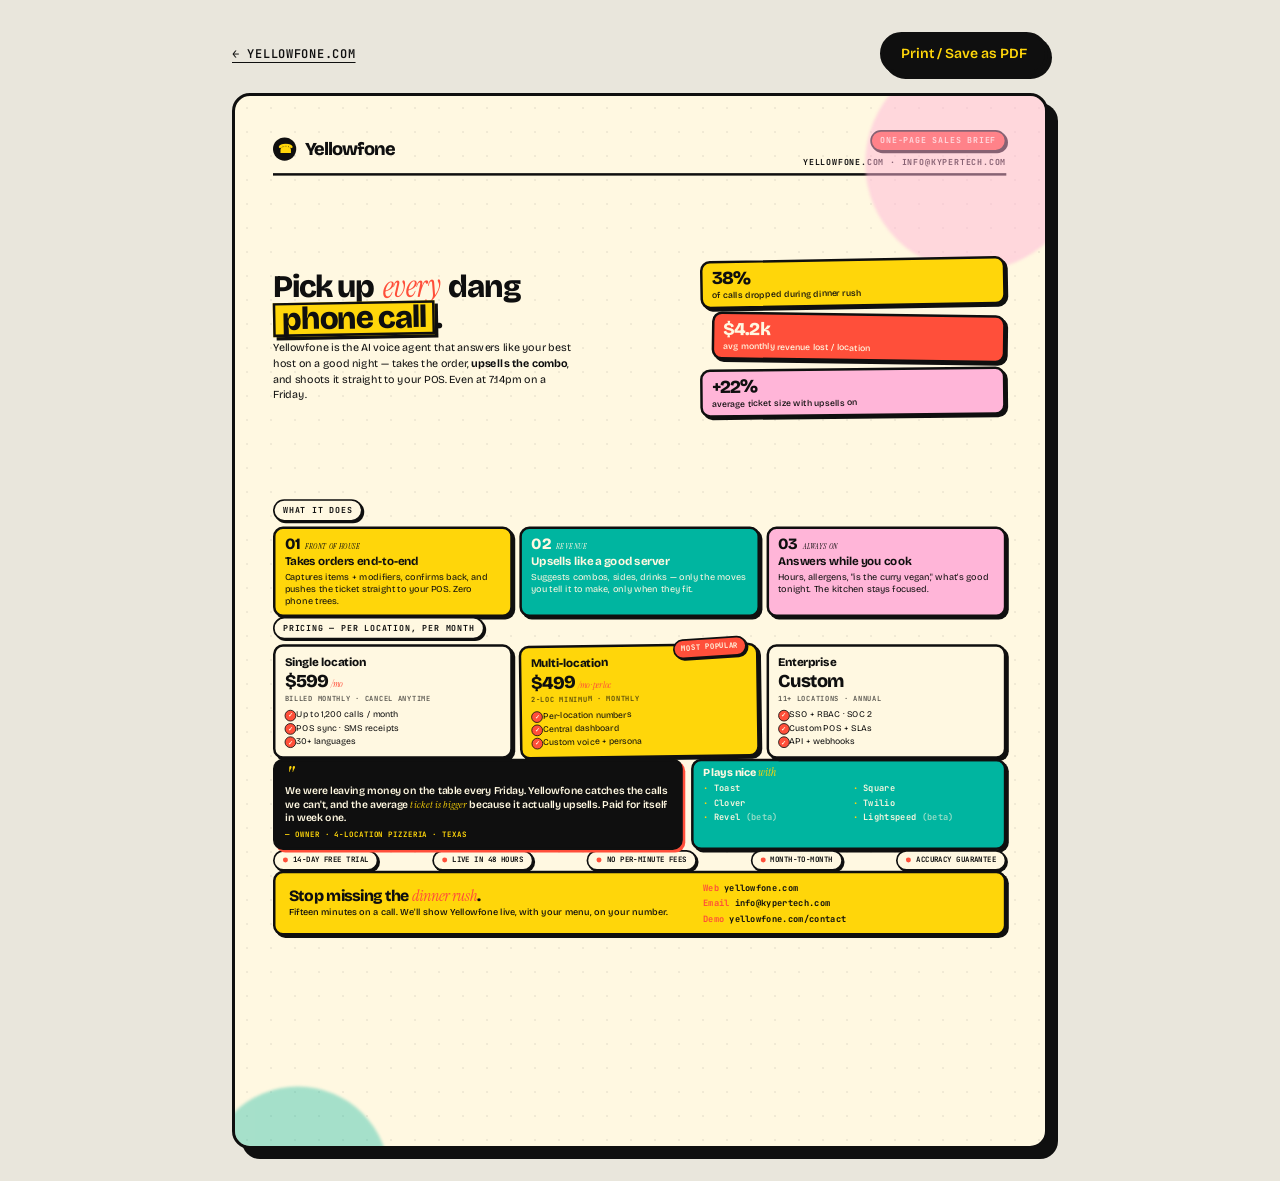
==== commit cdd52798: "Add one-page printable sales brochure A self-contained, on-brand single-page brochure for in-person " ====
--- a/brochure.html
+++ b/brochure.html
@@ -28,13 +28,14 @@
     border: 3px solid var(--ink);
     border-radius: 18px;
     box-shadow: var(--shadow-lg);
-    padding: 0.4in 0.45in;
+    padding: 0.35in 0.4in;
     position: relative;
     overflow: hidden;
     display: flex;
     flex-direction: column;
-    justify-content: center;          /* center sections vertically — whitespace splits top+bottom */
-    gap: 14px;
+    justify-content: space-between;   /* distribute extra space between sections evenly */
+    gap: 0;
+    /* re-introduce the dot pattern, scoped to the sheet */
     background-image: radial-gradient(circle, rgba(15,15,15,0.06) 1px, transparent 1px);
     background-size: 24px 24px;
     background-color: var(--cream);
@@ -121,7 +122,6 @@
 
   /* Hero */
   .br-hero {
-    padding: 50px 0;
     display: grid;
     grid-template-columns: 1.35fr 1fr;
     gap: 18px;
@@ -584,6 +584,7 @@
       Yellowfone
     </div>
     <div class="meta">
+      <span class="tag">One-page sales brief</span><br>
       yellowfone.com · info@kypertech.com
     </div>
   </header>
@@ -595,7 +596,7 @@
         Pick up <em>every</em> dang<br>
         <span class="underlined">phone call</span>.
       </h1>
-      <p class="lede" style="margin-top:15px;">
+      <p class="lede">
         Yellowfone is the AI voice agent that answers like your best host on a good night —
         takes the order, <strong>upsells the combo</strong>, and shoots it straight to your POS.
         Even at 7:14pm on a Friday.
@@ -641,37 +642,37 @@
 
   <!-- Pricing -->
   <div class="br-block">
-    <span class="br-section-tag">Simple pricing · billed annually</span>
+    <span class="br-section-tag">Pricing — per location, per month</span>
     <div class="br-pricing">
     <div class="br-tier">
-      <div class="name">Voice</div>
-      <div class="price">$85<em>/mo</em></div>
-      <div class="period">Billed annually</div>
+      <div class="name">Single location</div>
+      <div class="price">$599<em>/mo</em></div>
+      <div class="period">Billed monthly · cancel anytime</div>
       <ul>
-        <li>24/7 AI phone answering</li>
-        <li>Humanlike voice · 30+ languages</li>
-        <li>Hours, FAQ &amp; call transfer</li>
+        <li>Up to 1,200 calls / month</li>
+        <li>POS sync · SMS receipts</li>
+        <li>30+ languages</li>
       </ul>
     </div>
     <div class="br-tier featured">
       <span class="badge">Most popular</span>
-      <div class="name">Pro</div>
-      <div class="price">$220<em>/mo</em></div>
-      <div class="period">Billed annually</div>
+      <div class="name">Multi-location</div>
+      <div class="price">$499<em>/mo · per loc</em></div>
+      <div class="period">2-loc minimum · monthly</div>
       <ul>
-        <li>Everything in Voice</li>
-        <li>Take POS orders · Toast, Square, Clover</li>
-        <li>Phone payments · SMS receipts · upsells</li>
+        <li>Per-location numbers</li>
+        <li>Central dashboard</li>
+        <li>Custom voice + persona</li>
       </ul>
     </div>
     <div class="br-tier">
       <div class="name">Enterprise</div>
       <div class="price">Custom</div>
-      <div class="period">Volume pricing · annual</div>
+      <div class="period">11+ locations · annual</div>
       <ul>
-        <li>Everything in Pro</li>
-        <li>Multi-location management</li>
-        <li>Dedicated success manager · MSA</li>
+        <li>SSO + RBAC · SOC 2</li>
+        <li>Custom POS + SLAs</li>
+        <li>API + webhooks</li>
       </ul>
     </div>
     </div>
@@ -717,14 +718,72 @@
       <p>Fifteen minutes on a call. We'll show Yellowfone live, with your menu, on your number.</p>
     </div>
     <ul class="br-contact">
-      <li><span class="lbl">Phone</span>+1 (512) 593-8486</li>
+      <li><span class="lbl">Web</span>yellowfone.com</li>
       <li><span class="lbl">Email</span>info@kypertech.com</li>
-      <li><span class="lbl">Web</span>yellowfone.com</li>
+      <li><span class="lbl">Demo</span>yellowfone.com/contact</li>
     </ul>
   </div>
 
 </div>
 
+<script>
+  /* Auto-fit the sheet contents to exactly one Letter page.
+     Measures the natural content height and, if it would overflow,
+     applies a CSS scale so nothing is clipped and nothing spills
+     onto a second page. */
+  (function () {
+    const sheet = document.querySelector('.sheet');
+    if (!sheet) return;
+
+    function fit() {
+      // Reset any prior scaling so we can measure the natural size
+      sheet.style.transform = '';
+      sheet.style.transformOrigin = 'top left';
+      sheet.style.height = 'auto';
+      sheet.style.minHeight = '0';
+      sheet.style.maxHeight = 'none';
+      sheet.style.overflow = 'visible';
+
+      // Force a reflow before measurement
+      const naturalHeight = sheet.scrollHeight;
+      const targetHeight = 11 * 96; // 11in × 96 CSS px
+
+      const scale = naturalHeight > targetHeight ? targetHeight / naturalHeight : 1;
+
+      // Re-apply page-fit constraints
+      sheet.style.height = '11in';
+      sheet.style.minHeight = '11in';
+      sheet.style.maxHeight = '11in';
+      sheet.style.overflow = 'hidden';
+
+      if (scale < 1) {
+        // Scale the inner content so it fits without clipping.
+        // We wrap children in a transform-only wrapper if not already wrapped.
+        let inner = sheet.querySelector(':scope > .sheet-inner');
+        if (!inner) {
+          inner = document.createElement('div');
+          inner.className = 'sheet-inner';
+          inner.style.display = 'flex';
+          inner.style.flexDirection = 'column';
+          inner.style.width = '100%';
+          inner.style.height = '100%';
+          inner.style.transformOrigin = 'top left';
+          // Move all sheet children into inner
+          while (sheet.firstChild) inner.appendChild(sheet.firstChild);
+          sheet.appendChild(inner);
+        }
+        inner.style.transform = `scale(${scale})`;
+        inner.style.width = `${100 / scale}%`;
+        inner.style.height = `${(11 * 96) / scale}px`;
+      }
+    }
+
+    // Run on load and before printing
+    window.addEventListener('load', fit);
+    window.addEventListener('beforeprint', fit);
+    window.addEventListener('resize', fit);
+  })();
+</script>
 
 </body>
 </html>
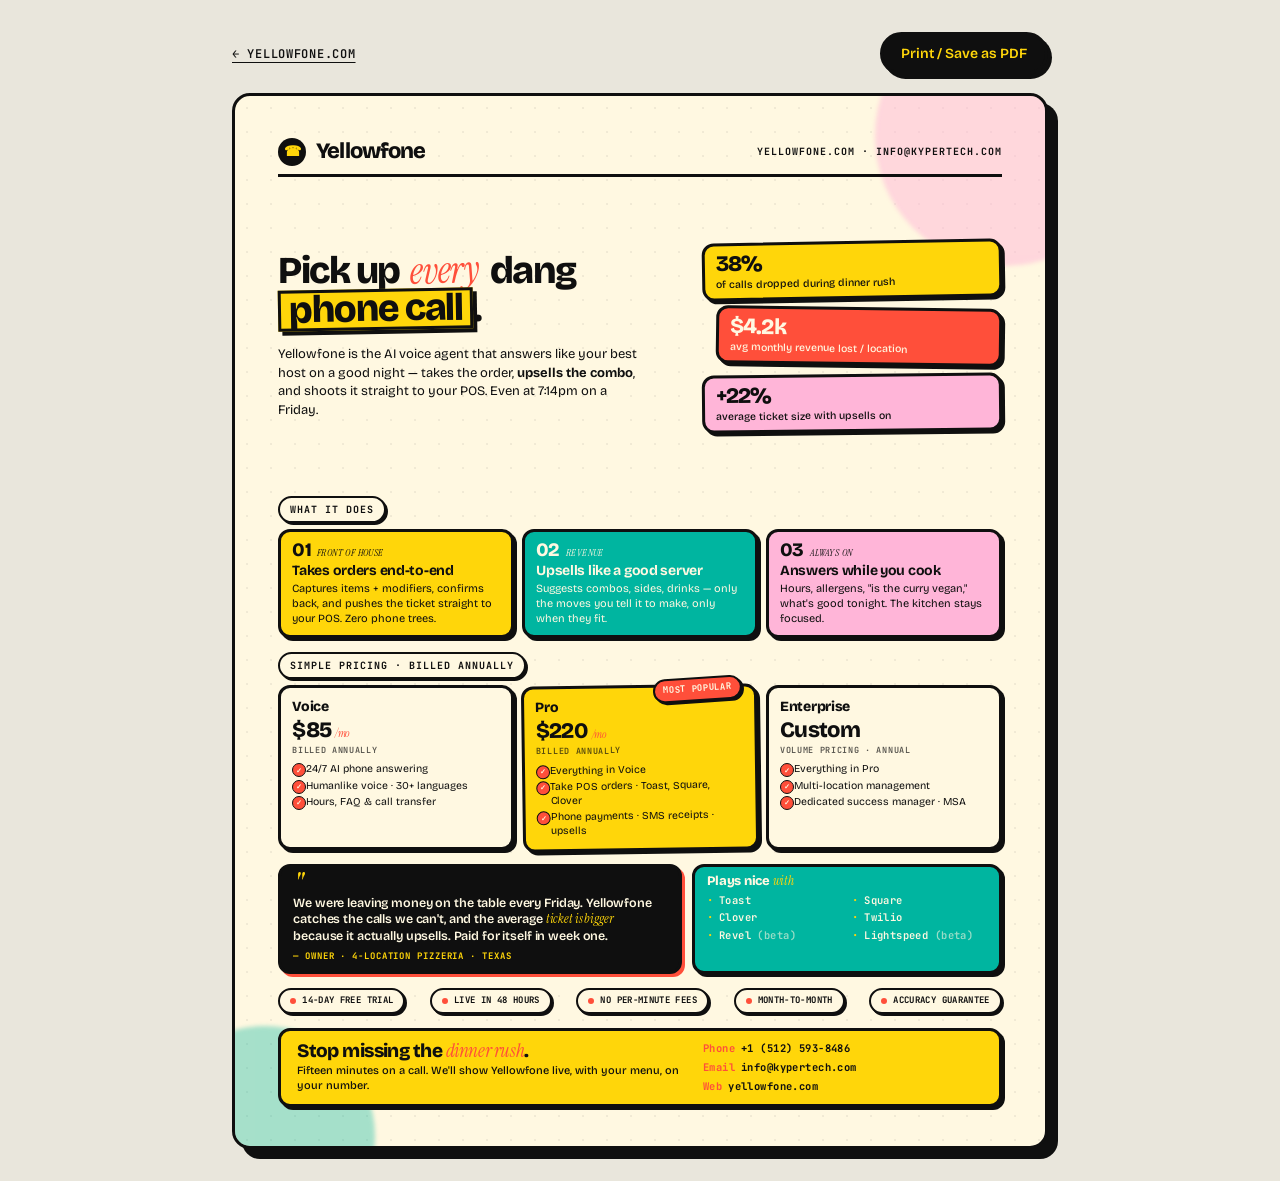
==== commit 9235153c: "Merge pull request #1 from sreeharshaalagani-cell/add-sales-brochure Add one-page printable sales br" ====
--- a/brochure.html
+++ b/brochure.html
@@ -28,14 +28,13 @@
     border: 3px solid var(--ink);
     border-radius: 18px;
     box-shadow: var(--shadow-lg);
-    padding: 0.35in 0.4in;
+    padding: 0.4in 0.45in;
     position: relative;
     overflow: hidden;
     display: flex;
     flex-direction: column;
-    justify-content: space-between;   /* distribute extra space between sections evenly */
-    gap: 0;
-    /* re-introduce the dot pattern, scoped to the sheet */
+    justify-content: center;          /* center sections vertically — whitespace splits top+bottom */
+    gap: 14px;
     background-image: radial-gradient(circle, rgba(15,15,15,0.06) 1px, transparent 1px);
     background-size: 24px 24px;
     background-color: var(--cream);
@@ -122,6 +121,7 @@
 
   /* Hero */
   .br-hero {
+    padding: 50px 0;
     display: grid;
     grid-template-columns: 1.35fr 1fr;
     gap: 18px;
@@ -584,7 +584,6 @@
       Yellowfone
     </div>
     <div class="meta">
-      <span class="tag">One-page sales brief</span><br>
       yellowfone.com · info@kypertech.com
     </div>
   </header>
@@ -596,7 +595,7 @@
         Pick up <em>every</em> dang<br>
         <span class="underlined">phone call</span>.
       </h1>
-      <p class="lede">
+      <p class="lede" style="margin-top:15px;">
         Yellowfone is the AI voice agent that answers like your best host on a good night —
         takes the order, <strong>upsells the combo</strong>, and shoots it straight to your POS.
         Even at 7:14pm on a Friday.
@@ -642,37 +641,37 @@
 
   <!-- Pricing -->
   <div class="br-block">
-    <span class="br-section-tag">Pricing — per location, per month</span>
+    <span class="br-section-tag">Simple pricing · billed annually</span>
     <div class="br-pricing">
     <div class="br-tier">
-      <div class="name">Single location</div>
-      <div class="price">$599<em>/mo</em></div>
-      <div class="period">Billed monthly · cancel anytime</div>
+      <div class="name">Voice</div>
+      <div class="price">$85<em>/mo</em></div>
+      <div class="period">Billed annually</div>
       <ul>
-        <li>Up to 1,200 calls / month</li>
-        <li>POS sync · SMS receipts</li>
-        <li>30+ languages</li>
+        <li>24/7 AI phone answering</li>
+        <li>Humanlike voice · 30+ languages</li>
+        <li>Hours, FAQ &amp; call transfer</li>
       </ul>
     </div>
     <div class="br-tier featured">
       <span class="badge">Most popular</span>
-      <div class="name">Multi-location</div>
-      <div class="price">$499<em>/mo · per loc</em></div>
-      <div class="period">2-loc minimum · monthly</div>
+      <div class="name">Pro</div>
+      <div class="price">$220<em>/mo</em></div>
+      <div class="period">Billed annually</div>
       <ul>
-        <li>Per-location numbers</li>
-        <li>Central dashboard</li>
-        <li>Custom voice + persona</li>
+        <li>Everything in Voice</li>
+        <li>Take POS orders · Toast, Square, Clover</li>
+        <li>Phone payments · SMS receipts · upsells</li>
       </ul>
     </div>
     <div class="br-tier">
       <div class="name">Enterprise</div>
       <div class="price">Custom</div>
-      <div class="period">11+ locations · annual</div>
+      <div class="period">Volume pricing · annual</div>
       <ul>
-        <li>SSO + RBAC · SOC 2</li>
-        <li>Custom POS + SLAs</li>
-        <li>API + webhooks</li>
+        <li>Everything in Pro</li>
+        <li>Multi-location management</li>
+        <li>Dedicated success manager · MSA</li>
       </ul>
     </div>
     </div>
@@ -718,72 +717,14 @@
       <p>Fifteen minutes on a call. We'll show Yellowfone live, with your menu, on your number.</p>
     </div>
     <ul class="br-contact">
+      <li><span class="lbl">Phone</span>+1 (512) 593-8486</li>
+      <li><span class="lbl">Email</span>info@kypertech.com</li>
       <li><span class="lbl">Web</span>yellowfone.com</li>
-      <li><span class="lbl">Email</span>info@kypertech.com</li>
-      <li><span class="lbl">Demo</span>yellowfone.com/contact</li>
     </ul>
   </div>
 
 </div>
 
-<script>
-  /* Auto-fit the sheet contents to exactly one Letter page.
-     Measures the natural content height and, if it would overflow,
-     applies a CSS scale so nothing is clipped and nothing spills
-     onto a second page. */
-  (function () {
-    const sheet = document.querySelector('.sheet');
-    if (!sheet) return;
-
-    function fit() {
-      // Reset any prior scaling so we can measure the natural size
-      sheet.style.transform = '';
-      sheet.style.transformOrigin = 'top left';
-      sheet.style.height = 'auto';
-      sheet.style.minHeight = '0';
-      sheet.style.maxHeight = 'none';
-      sheet.style.overflow = 'visible';
-
-      // Force a reflow before measurement
-      const naturalHeight = sheet.scrollHeight;
-      const targetHeight = 11 * 96; // 11in × 96 CSS px
-
-      const scale = naturalHeight > targetHeight ? targetHeight / naturalHeight : 1;
-
-      // Re-apply page-fit constraints
-      sheet.style.height = '11in';
-      sheet.style.minHeight = '11in';
-      sheet.style.maxHeight = '11in';
-      sheet.style.overflow = 'hidden';
-
-      if (scale < 1) {
-        // Scale the inner content so it fits without clipping.
-        // We wrap children in a transform-only wrapper if not already wrapped.
-        let inner = sheet.querySelector(':scope > .sheet-inner');
-        if (!inner) {
-          inner = document.createElement('div');
-          inner.className = 'sheet-inner';
-          inner.style.display = 'flex';
-          inner.style.flexDirection = 'column';
-          inner.style.width = '100%';
-          inner.style.height = '100%';
-          inner.style.transformOrigin = 'top left';
-          // Move all sheet children into inner
-          while (sheet.firstChild) inner.appendChild(sheet.firstChild);
-          sheet.appendChild(inner);
-        }
-        inner.style.transform = `scale(${scale})`;
-        inner.style.width = `${100 / scale}%`;
-        inner.style.height = `${(11 * 96) / scale}px`;
-      }
-    }
-
-    // Run on load and before printing
-    window.addEventListener('load', fit);
-    window.addEventListener('beforeprint', fit);
-    window.addEventListener('resize', fit);
-  })();
-</script>
 
 </body>
 </html>
--- a/css/styles.css
+++ b/css/styles.css
@@ -582,6 +582,63 @@
 /* =========================================================
    PRICING TIERS
    ========================================================= */
+
+/* Monthly / annual billing toggle */
+.billing-toggle-wrap {
+  text-align: center;
+  margin: 20px 0 32px;
+}
+.billing-toggle {
+  display: inline-flex;
+  align-items: center;
+  border: 3px solid var(--ink);
+  border-radius: 100px;
+  background: var(--cream);
+  padding: 4px;
+  box-shadow: 4px 4px 0 var(--ink);
+  gap: 4px;
+}
+.billing-toggle button {
+  border: 0;
+  background: transparent;
+  padding: 10px 22px;
+  font-family: var(--display);
+  font-weight: 700;
+  font-size: 15px;
+  border-radius: 100px;
+  cursor: pointer;
+  color: var(--ink);
+  transition: background 0.15s, color 0.15s;
+  display: inline-flex;
+  align-items: center;
+  gap: 10px;
+  letter-spacing: -0.01em;
+}
+.billing-toggle button:hover:not(.active) { background: rgba(15, 15, 15, 0.06); }
+.billing-toggle button.active {
+  background: var(--ink);
+  color: var(--yellow);
+}
+.save-badge {
+  background: var(--coral);
+  color: var(--cream);
+  font-family: var(--mono);
+  font-size: 10px;
+  font-weight: 700;
+  letter-spacing: 0.06em;
+  padding: 3px 9px;
+  border-radius: 100px;
+  text-transform: uppercase;
+  border: 2px solid var(--ink);
+}
+.billing-toggle button.active .save-badge { border-color: var(--yellow); }
+
+/* Price/period visibility driven by billing period on .pricing-container */
+.pricing-container.is-monthly .price-annual,
+.pricing-container.is-monthly .period-annual,
+.pricing-container.is-annual  .price-monthly,
+.pricing-container.is-annual  .period-monthly { display: none; }
+
 .pricing-grid {
   display: grid;
   grid-template-columns: repeat(3, 1fr);
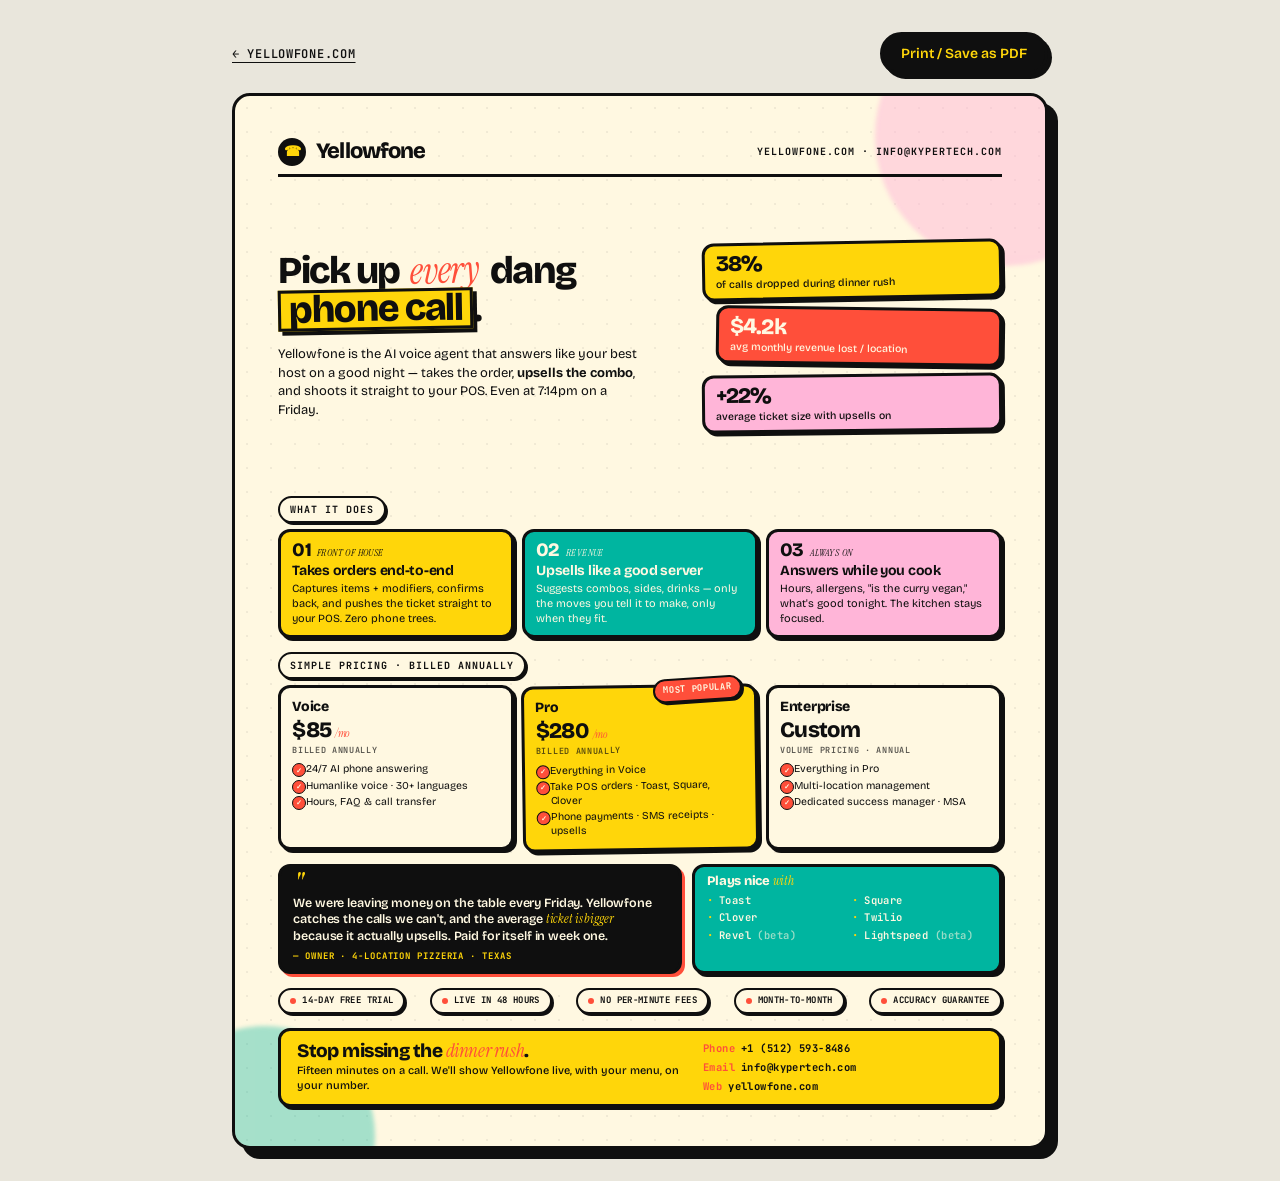
==== commit e91e2a18: "Update brochure.html" ====
--- a/brochure.html
+++ b/brochure.html
@@ -656,7 +656,7 @@
     <div class="br-tier featured">
       <span class="badge">Most popular</span>
       <div class="name">Pro</div>
-      <div class="price">$220<em>/mo</em></div>
+      <div class="price">$280<em>/mo</em></div>
       <div class="period">Billed annually</div>
       <ul>
         <li>Everything in Voice</li>
